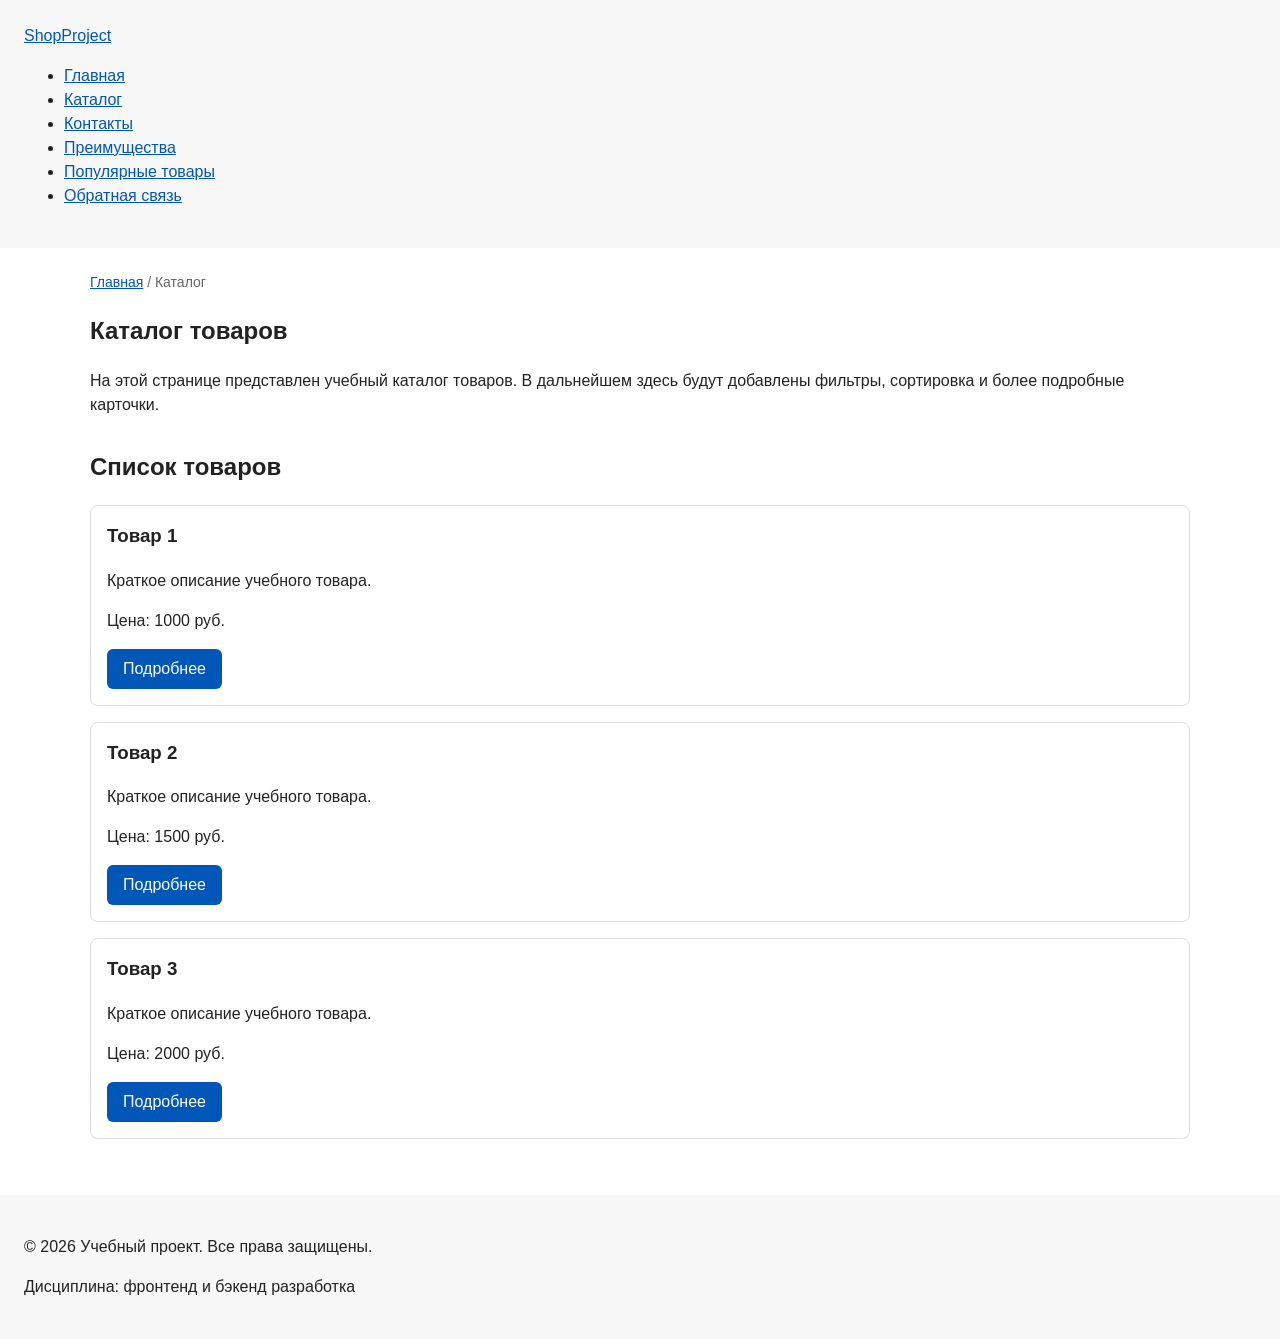
==== catalog.html @ e0c75600 "отредачил" ====
<!DOCTYPE html>
<html lang="ru">
<head>
  <meta charset="UTF-8">
  <meta name="viewport" content="width=device-width, initial-scale=1.0">
  <meta name="description" content="Каталог товаров учебного интернет-магазина.">
  <title>Каталог товаров — Учебный интернет-магазин</title>
  <link rel="stylesheet" href="css/style.css">
  <meta property="og:type" content="website">
  <meta property="og:title" content="Учебный интернет-магазин">
  <meta property="og:description" content="Учебный frontend-проект интернет-магазина.">
  <meta property="og:image" content="https://DubVolodenka.github.io/kr1-html-css-shop/images/preview.jpg">
</head>
<body>
  <header>
    <div class="site-header">
      <a class="site-logo" href="index.html">ShopProject</a>

      <nav class="site-nav" aria-label="Основная навигация">
        <ul class="site-nav__list">
          <li><a href="index.html">Главная</a></li>
          <li><a href="catalog.html">Каталог</a></li>
          <li><a href="contacts.html">Контакты</a></li>
          <li><a href="index.html#advantages">Преимущества</a></li>
          <li><a href="index.html#popular">Популярные товары</a></li>
          <li><a href="index.html#contacts">Обратная связь</a></li>
        </ul>
      </nav>
    </div>
  </header>

  <main>
    <nav class="breadcrumbs" aria-label="Хлебные крошки">
      <a href="index.html">Главная</a>
      <span>Каталог</span>
    </nav>

    <section class="section">
      <h1>Каталог товаров</h1>
      <p>
        На этой странице представлен учебный каталог товаров.
        В дальнейшем здесь будут добавлены фильтры, сортировка и более
        подробные карточки.
      </p>
    </section>

    <section class="section">
      <h2>Список товаров</h2>

      <article class="product-card">
        <h3>Товар 1</h3>
        <p>Краткое описание учебного товара.</p>
        <p>Цена: 1000 руб.</p>
        <a class="button" href="index.html#popular">Подробнее</a>
      </article>

      <article class="product-card">
        <h3>Товар 2</h3>
        <p>Краткое описание учебного товара.</p>
        <p>Цена: 1500 руб.</p>
        <a class="button" href="index.html#popular">Подробнее</a>
      </article>

      <article class="product-card">
        <h3>Товар 3</h3>
        <p>Краткое описание учебного товара.</p>
        <p>Цена: 2000 руб.</p>
        <a class="button" href="index.html#popular">Подробнее</a>
      </article>
    </section>
  </main>

  <footer>
    <p>&copy; 2026 Учебный проект. Все права защищены.</p>
    <p>Дисциплина: фронтенд и бэкенд разработка</p>
  </footer>
</body>
</html>
---- css/style.css ----
/* =========================================
   1. Переменные проекта
   ========================================= */
:root {
  /* Основные цвета проекта */
  --color-bg: #ffffff;
  --color-text: #222222;
  --color-muted: #666666;
  --color-primary: #0057b8;
  --color-primary-dark: #003f86;
  --color-border: #dddddd;
  --color-surface: #f7f7f7;
  --color-surface-accent: #eef5ff;
  --color-danger: #b00020;
  --color-success: #168a2f;
  --color-success-bg: #eefaf0;
  --color-white: #ffffff;

  /* Отступы */
  --space-xs: 4px;
  --space-sm: 8px;
  --space-md: 16px;
  --space-lg: 24px;
  --space-xl: 32px;

  /* Скругления */
  --radius-sm: 6px;
  --radius-md: 8px;
  --radius-lg: 12px;

  /* Размеры */
  --container-width: 1100px;
}

/* =========================================
   2. Базовые стили
   ========================================= */
* {
  box-sizing: border-box;
}

body {
  margin: 0;
  font-family: Arial, sans-serif;
  line-height: 1.5;
  color: var(--color-text);
  background-color: var(--color-bg);
}

header,
main,
footer {
  padding: var(--space-lg);
}

header {
  background-color: var(--color-surface);
}

footer {
  background-color: var(--color-surface);
}

/* =========================================
   3. Общие элементы интерфейса
   ========================================= */
a {
  color: var(--color-primary);
}

a:hover {
  color: var(--color-primary-dark);
}

a:focus-visible {
  outline: 2px solid var(--color-primary);
  outline-offset: 3px;
}

.button {
  display: inline-block;
  padding: var(--space-sm) var(--space-md);
  color: var(--color-white);
  background-color: var(--color-primary);
  text-decoration: none;
  border: none;
  border-radius: var(--radius-sm);
  cursor: pointer;
}

.button:hover {
  background-color: var(--color-primary-dark);
}

.button:focus-visible {
  outline: 2px solid var(--color-primary);
  outline-offset: 3px;
}

.button:disabled {
  opacity: 0.6;
  cursor: not-allowed;
}

/* =========================================
   4. Компоненты страницы
   ========================================= */
.hero {
  max-width: var(--container-width);
  margin: 0 auto var(--space-xl);
  padding: var(--space-xl) var(--space-lg);
  background-color: var(--color-surface-accent);
  border-radius: var(--radius-lg);
}

.section {
  max-width: var(--container-width);
  margin: 0 auto var(--space-xl);
}

.section h2 {
  margin-top: 0;
}

.product-card {
  margin-bottom: var(--space-md);
  padding: var(--space-md);
  border: 1px solid var(--color-border);
  border-radius: var(--radius-md);
  background-color: var(--color-bg);
}

.product-card:hover {
  border-color: var(--color-primary);
}

.product-card h3 {
  margin-top: 0;
}

.aside-info {
  max-width: var(--container-width);
  margin: 0 auto var(--space-xl);
  padding: var(--space-md);
  border-left: 4px solid var(--color-primary);
  background-color: var(--color-surface);
}

/* =========================================
   5. Форма и модальное окно
   ========================================= */
.order-dialog {
  width: min(100% - 32px, 560px);
  padding: var(--space-lg);
  border: none;
  border-radius: var(--radius-lg);
}

.order-dialog::backdrop {
  background-color: rgba(0, 0, 0, 0.5);
}

.form-field {
  margin-bottom: var(--space-md);
}

.form-field label {
  display: block;
  margin-bottom: var(--space-xs);
}

.form-field input,
.form-field select,
.form-field textarea {
  width: 100%;
  padding: 10px 12px;
  border: 1px solid var(--color-border);
  border-radius: var(--radius-sm);
  font: inherit;
}

.form-field input[type="checkbox"] {
  width: auto;
}

.form-field small {
  display: block;
  margin-top: var(--space-xs);
  color: var(--color-muted);
}

.form-field input:hover,
.form-field select:hover,
.form-field textarea:hover {
  border-color: var(--color-primary);
}

.form-field input:focus-visible,
.form-field select:focus-visible,
.form-field textarea:focus-visible,
.form-actions button:focus-visible {
  outline: 2px solid var(--color-primary);
  outline-offset: 3px;
}

[aria-invalid="true"] {
  border-color: var(--color-danger);
}

.success-message {
  max-width: var(--container-width);
  margin: var(--space-lg) auto;
  padding: var(--space-md);
  border-left: 4px solid var(--color-success);
  background-color: var(--color-success-bg);
}

/* =========================================
   6. Навигация (хлебные крошки)
   ========================================= */
.breadcrumbs {
  max-width: var(--container-width);
  margin: 0 auto var(--space-md);
  font-size: 14px;
  color: var(--color-muted);
}

.breadcrumbs a {
  color: var(--color-primary);
}

.breadcrumbs span::before {
  content: " / ";
  color: var(--color-muted);
}

/* =========================================
   7. Поведение и доступность
   ========================================= */
html {
  scroll-behavior: smooth;
}

:target {
  outline: 2px dashed var(--color-primary);
  outline-offset: 4px;
}
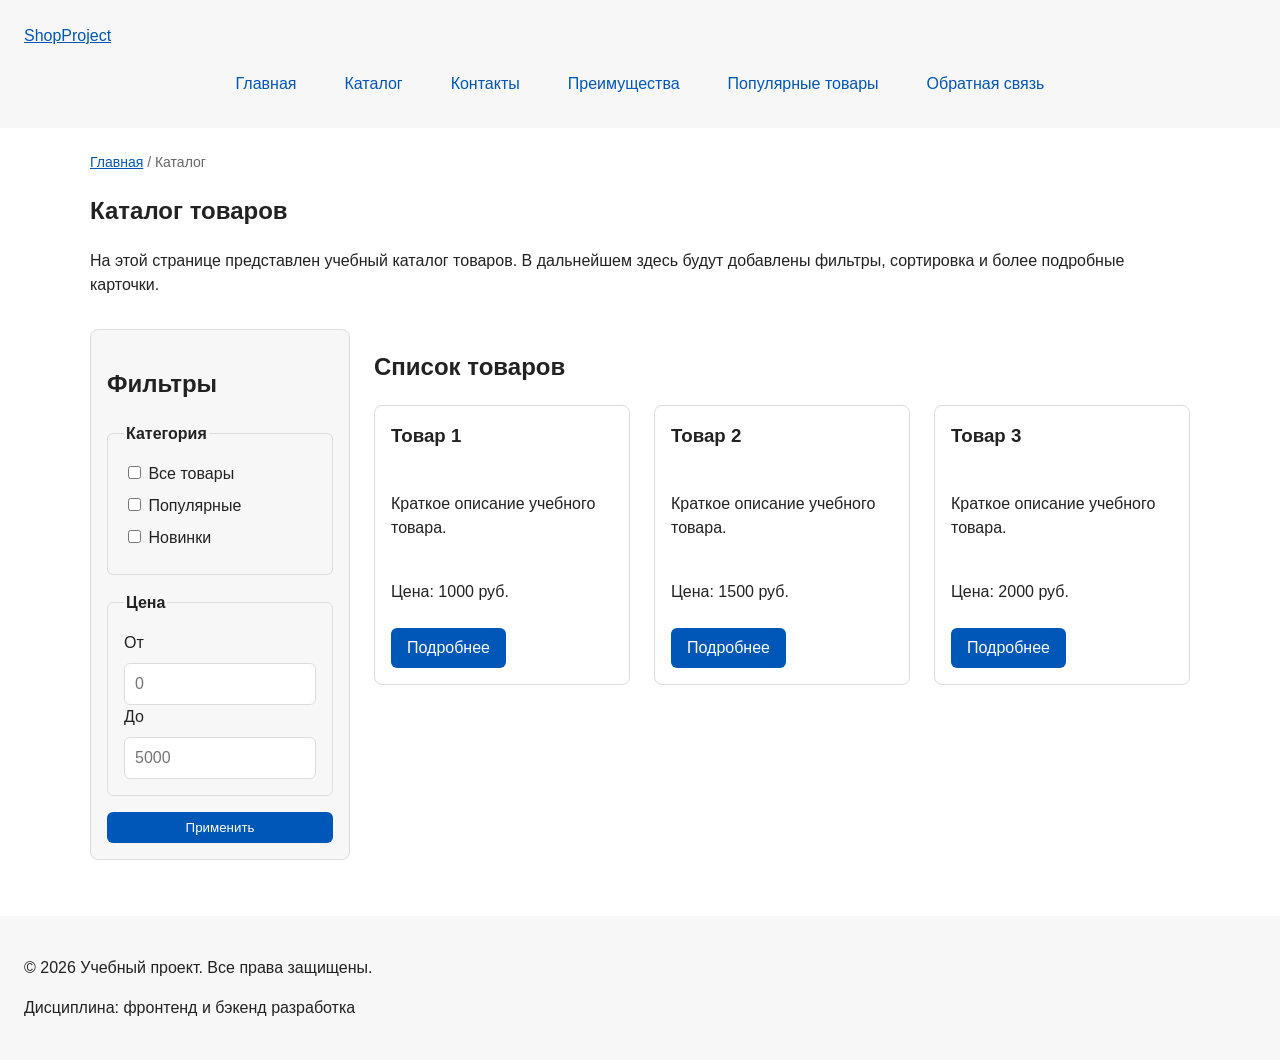
==== commit 813ab887: "feat: add flex navigation and grid catalog layout" ====
--- a/catalog.html
+++ b/catalog.html
@@ -44,29 +44,70 @@
       </p>
     </section>
 
-    <section class="section">
-      <h2>Список товаров</h2>
+    <section class="catalog-layout">
+      <aside class="catalog-filters">
+        <h2>Фильтры</h2>
 
-      <article class="product-card">
-        <h3>Товар 1</h3>
-        <p>Краткое описание учебного товара.</p>
-        <p>Цена: 1000 руб.</p>
-        <a class="button" href="index.html#popular">Подробнее</a>
-      </article>
+        <form class="filters-form" action="#" method="get">
+          <fieldset>
+            <legend>Категория</legend>
 
-      <article class="product-card">
-        <h3>Товар 2</h3>
-        <p>Краткое описание учебного товара.</p>
-        <p>Цена: 1500 руб.</p>
-        <a class="button" href="index.html#popular">Подробнее</a>
-      </article>
+            <label>
+              <input type="checkbox" name="category" value="all">
+              Все товары
+            </label>
 
-      <article class="product-card">
-        <h3>Товар 3</h3>
-        <p>Краткое описание учебного товара.</p>
-        <p>Цена: 2000 руб.</p>
-        <a class="button" href="index.html#popular">Подробнее</a>
-      </article>
+            <label>
+              <input type="checkbox" name="category" value="popular">
+              Популярные
+            </label>
+
+            <label>
+              <input type="checkbox" name="category" value="new">
+              Новинки
+            </label>
+          </fieldset>
+
+          <fieldset>
+            <legend>Цена</legend>
+
+            <label for="price-from">От</label>
+            <input id="price-from" name="price-from" type="number" min="0" placeholder="0">
+
+            <label for="price-to">До</label>
+            <input id="price-to" name="price-to" type="number" min="0" placeholder="5000">
+          </fieldset>
+
+          <button class="button" type="submit">Применить</button>
+        </form>
+      </aside>
+
+      <section class="catalog-products">
+        <h2>Список товаров</h2>
+
+        <div class="products-grid">
+          <article class="product-card">
+            <h3>Товар 1</h3>
+            <p>Краткое описание учебного товара.</p>
+            <p>Цена: 1000 руб.</p>
+            <a class="button" href="index.html#popular">Подробнее</a>
+          </article>
+
+          <article class="product-card">
+            <h3>Товар 2</h3>
+            <p>Краткое описание учебного товара.</p>
+            <p>Цена: 1500 руб.</p>
+            <a class="button" href="index.html#popular">Подробнее</a>
+          </article>
+
+          <article class="product-card">
+            <h3>Товар 3</h3>
+            <p>Краткое описание учебного товара.</p>
+            <p>Цена: 2000 руб.</p>
+            <a class="button" href="index.html#popular">Подробнее</a>
+          </article>
+        </div>
+      </section>
     </section>
   </main>
 
--- a/css/style.css
+++ b/css/style.css
@@ -123,11 +123,19 @@
 }
 
 .product-card {
-  margin-bottom: var(--space-md);
+  display: flex;
+  flex-direction: column;
+  gap: var(--space-sm);
+  margin-bottom: 0;
   padding: var(--space-md);
   border: 1px solid var(--color-border);
   border-radius: var(--radius-md);
   background-color: var(--color-bg);
+}
+
+.product-card .button {
+  margin-top: auto;
+  align-self: flex-start;
 }
 
 .product-card:hover {
@@ -244,4 +252,93 @@
 :target {
   outline: 2px dashed var(--color-primary);
   outline-offset: 4px;
+}
+
+/* =========================================
+   8. Навигация сайта
+   ========================================= */
+.site-nav__list {
+  display: flex;
+  flex-wrap: wrap;
+  justify-content: center;
+  align-items: center;
+  gap: var(--space-md);
+  padding: 0;
+  margin: var(--space-md) 0 0;
+  list-style: none;
+}
+
+.site-nav__list a {
+  display: inline-block;
+  padding: var(--space-sm) var(--space-md);
+  color: var(--color-primary);
+  text-decoration: none;
+  border-radius: var(--radius-sm);
+}
+
+.site-nav__list a:hover {
+  color: var(--color-white);
+  background-color: var(--color-primary);
+}
+
+/* =========================================
+   9. Каталог и сетки
+   ========================================= */
+.products-grid {
+  display: grid;
+  grid-template-columns: repeat(3, 1fr);
+  gap: var(--space-lg);
+}
+
+.catalog-layout {
+  max-width: var(--container-width);
+  margin: 0 auto var(--space-xl);
+  display: grid;
+  grid-template-columns: 260px 1fr;
+  grid-template-areas: "filters products";
+  gap: var(--space-lg);
+}
+
+.catalog-filters {
+  grid-area: filters;
+  padding: var(--space-md);
+  border: 1px solid var(--color-border);
+  border-radius: var(--radius-md);
+  background-color: var(--color-surface);
+}
+
+.catalog-products {
+  grid-area: products;
+}
+
+/* =========================================
+   10. Форма фильтров
+   ========================================= */
+.filters-form {
+  display: grid;
+  gap: var(--space-md);
+}
+
+.filters-form fieldset {
+  margin: 0;
+  padding: var(--space-md);
+  border: 1px solid var(--color-border);
+  border-radius: var(--radius-sm);
+}
+
+.filters-form legend {
+  font-weight: 700;
+}
+
+.filters-form label {
+  display: block;
+  margin-bottom: var(--space-sm);
+}
+
+.filters-form input[type="number"] {
+  width: 100%;
+  padding: 8px 10px;
+  border: 1px solid var(--color-border);
+  border-radius: var(--radius-sm);
+  font: inherit;
 }
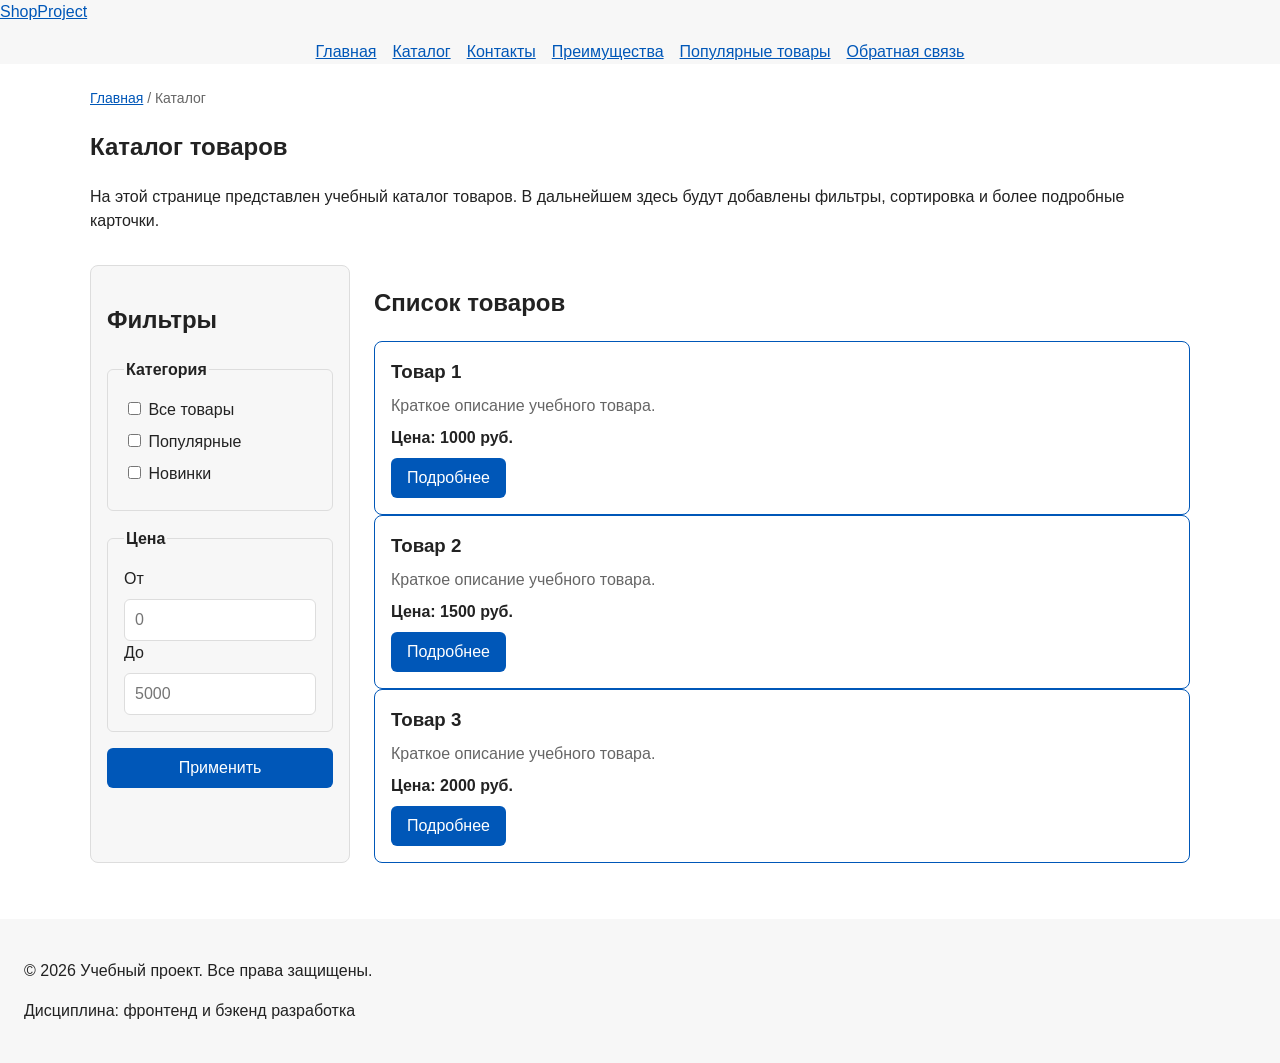
==== commit bd03ab3f: "refactor: apply BEM naming to CSS classes" ====
--- a/catalog.html
+++ b/catalog.html
@@ -30,9 +30,10 @@
   </header>
 
   <main>
+    <!-- ИСПРАВЛЕННЫЕ ХЛЕБНЫЕ КРОШКИ -->
     <nav class="breadcrumbs" aria-label="Хлебные крошки">
-      <a href="index.html">Главная</a>
-      <span>Каталог</span>
+      <a class="breadcrumbs__link" href="index.html">Главная</a>
+      <span class="breadcrumbs__current">Каталог</span>
     </nav>
 
     <section class="section">
@@ -78,33 +79,33 @@
             <input id="price-to" name="price-to" type="number" min="0" placeholder="5000">
           </fieldset>
 
-          <button class="button" type="submit">Применить</button>
+          <button class="button button--primary" type="submit">Применить</button>
         </form>
       </aside>
 
       <section class="catalog-products">
         <h2>Список товаров</h2>
 
-        <div class="products-grid">
-          <article class="product-card">
-            <h3>Товар 1</h3>
-            <p>Краткое описание учебного товара.</p>
-            <p>Цена: 1000 руб.</p>
-            <a class="button" href="index.html#popular">Подробнее</a>
+        <div class="products-container">
+          <article class="product-card product-card--featured">
+            <h3 class="product-card__title">Товар 1</h3>
+            <p class="product-card__description">Краткое описание учебного товара.</p>
+            <p class="product-card__price">Цена: 1000 руб.</p>
+            <a class="button button--primary product-card__button" href="index.html#popular">Подробнее</a>
           </article>
 
-          <article class="product-card">
-            <h3>Товар 2</h3>
-            <p>Краткое описание учебного товара.</p>
-            <p>Цена: 1500 руб.</p>
-            <a class="button" href="index.html#popular">Подробнее</a>
+          <article class="product-card product-card--featured">
+            <h3 class="product-card__title">Товар 2</h3>
+            <p class="product-card__description">Краткое описание учебного товара.</p>
+            <p class="product-card__price">Цена: 1500 руб.</p>
+            <a class="button button--primary product-card__button" href="index.html#popular">Подробнее</a>
           </article>
 
-          <article class="product-card">
-            <h3>Товар 3</h3>
-            <p>Краткое описание учебного товара.</p>
-            <p>Цена: 2000 руб.</p>
-            <a class="button" href="index.html#popular">Подробнее</a>
+          <article class="product-card product-card--featured">
+            <h3 class="product-card__title">Товар 3</h3>
+            <p class="product-card__description">Краткое описание учебного товара.</p>
+            <p class="product-card__price">Цена: 2000 руб.</p>
+            <a class="button button--primary product-card__button" href="index.html#popular">Подробнее</a>
           </article>
         </div>
       </section>
--- a/css/style.css
+++ b/css/style.css
@@ -47,16 +47,11 @@
   background-color: var(--color-bg);
 }
 
-header,
 main,
 footer {
   padding: var(--space-lg);
 }
 
-header {
-  background-color: var(--color-surface);
-}
-
 footer {
   background-color: var(--color-surface);
 }
@@ -80,16 +75,31 @@
 .button {
   display: inline-block;
   padding: var(--space-sm) var(--space-md);
+  border: none;
+  border-radius: var(--radius-sm);
+  font: inherit;
+  text-decoration: none;
+  cursor: pointer;
+}
+
+.button--primary {
   color: var(--color-white);
   background-color: var(--color-primary);
-  text-decoration: none;
-  border: none;
-  border-radius: var(--radius-sm);
-  cursor: pointer;
-}
-
-.button:hover {
+}
+
+.button--primary:hover {
   background-color: var(--color-primary-dark);
+}
+
+.button--secondary {
+  color: var(--color-primary);
+  background-color: transparent;
+  border: 1px solid var(--color-primary);
+}
+
+.button--secondary:hover {
+  color: var(--color-white);
+  background-color: var(--color-primary);
 }
 
 .button:focus-visible {
@@ -97,7 +107,8 @@
   outline-offset: 3px;
 }
 
-.button:disabled {
+.button:disabled,
+.button--disabled {
   opacity: 0.6;
   cursor: not-allowed;
 }
@@ -122,6 +133,7 @@
   margin-top: 0;
 }
 
+/* ---------- Карточка товара (БЭМ) ---------- */
 .product-card {
   display: flex;
   flex-direction: column;
@@ -133,18 +145,42 @@
   background-color: var(--color-bg);
 }
 
-.product-card .button {
+.product-card:hover {
+  border-color: var(--color-primary);
+}
+
+.product-card--featured {
+  border-color: var(--color-primary);
+}
+
+.product-card--discount {
+  border-color: var(--color-danger);
+}
+
+.product-card__title {
+  margin: 0;
+  color: var(--color-text);
+}
+
+.product-card__description {
+  margin: 0;
+  color: var(--color-muted);
+}
+
+.product-card__price {
+  margin: 0;
+  font-weight: 700;
+}
+
+.product-card--discount .product-card__price {
+  color: var(--color-danger);
+}
+
+.product-card__button {
   margin-top: auto;
   align-self: flex-start;
 }
-
-.product-card:hover {
-  border-color: var(--color-primary);
-}
-
-.product-card h3 {
-  margin-top: 0;
-}
+/* ------------------------------------------ */
 
 .aside-info {
   max-width: var(--container-width);
@@ -168,18 +204,22 @@
   background-color: rgba(0, 0, 0, 0.5);
 }
 
-.form-field {
+.order-dialog__title {
+  margin-top: 0;
+}
+
+.order-form__field {
   margin-bottom: var(--space-md);
 }
 
-.form-field label {
+.order-form__label {
   display: block;
   margin-bottom: var(--space-xs);
 }
 
-.form-field input,
-.form-field select,
-.form-field textarea {
+.order-form__input,
+.order-form__select,
+.order-form__textarea {
   width: 100%;
   padding: 10px 12px;
   border: 1px solid var(--color-border);
@@ -187,28 +227,23 @@
   font: inherit;
 }
 
-.form-field input[type="checkbox"] {
-  width: auto;
-}
-
-.form-field small {
-  display: block;
-  margin-top: var(--space-xs);
-  color: var(--color-muted);
-}
-
-.form-field input:hover,
-.form-field select:hover,
-.form-field textarea:hover {
+.order-form__input:hover,
+.order-form__select:hover,
+.order-form__textarea:hover {
   border-color: var(--color-primary);
 }
 
-.form-field input:focus-visible,
-.form-field select:focus-visible,
-.form-field textarea:focus-visible,
-.form-actions button:focus-visible {
+.order-form__input:focus-visible,
+.order-form__select:focus-visible,
+.order-form__textarea:focus-visible {
   outline: 2px solid var(--color-primary);
   outline-offset: 3px;
+}
+
+.order-form__actions {
+  display: flex;
+  gap: var(--space-md);
+  margin-top: var(--space-lg);
 }
 
 [aria-invalid="true"] {
@@ -233,11 +268,11 @@
   color: var(--color-muted);
 }
 
-.breadcrumbs a {
+.breadcrumbs__link {
   color: var(--color-primary);
 }
 
-.breadcrumbs span::before {
+.breadcrumbs__current::before {
   content: " / ";
   color: var(--color-muted);
 }
@@ -255,30 +290,56 @@
 }
 
 /* =========================================
-   8. Навигация сайта
-   ========================================= */
+   8. Навигация сайта (БЭМ)
+   ========================================= */
+.site-header {
+    background-color: var(--color-surface);
+}
+
+.site-header__inner {
+    max-width: var(--container-width);
+    margin: 0 auto;
+    padding: var(--space-lg);
+}
+
+.site-header__logo {
+    font-weight: 700;
+    color: var(--color-text);
+    text-decoration: none;
+}
+
 .site-nav__list {
-  display: flex;
-  flex-wrap: wrap;
-  justify-content: center;
-  align-items: center;
-  gap: var(--space-md);
-  padding: 0;
-  margin: var(--space-md) 0 0;
-  list-style: none;
-}
-
-.site-nav__list a {
-  display: inline-block;
-  padding: var(--space-sm) var(--space-md);
-  color: var(--color-primary);
-  text-decoration: none;
-  border-radius: var(--radius-sm);
-}
-
-.site-nav__list a:hover {
-  color: var(--color-white);
-  background-color: var(--color-primary);
+    display: flex;
+    flex-wrap: wrap;
+    justify-content: center;
+    align-items: center;
+    gap: var(--space-md);
+    padding: 0;
+    margin: var(--space-md) 0 0;
+    list-style: none;
+}
+
+.site-nav__link {
+    display: inline-block;
+    padding: var(--space-sm) var(--space-md);
+    color: var(--color-primary);
+    text-decoration: none;
+    border-radius: var(--radius-sm);
+}
+
+.site-nav__link:hover {
+    color: var(--color-white);
+    background-color: var(--color-primary);
+}
+
+.site-nav__link:focus-visible {
+    outline: 2px solid var(--color-primary);
+    outline-offset: 3px;
+}
+
+.site-nav__link--active {
+    color: var(--color-white);
+    background-color: var(--color-primary);
 }
 
 /* =========================================
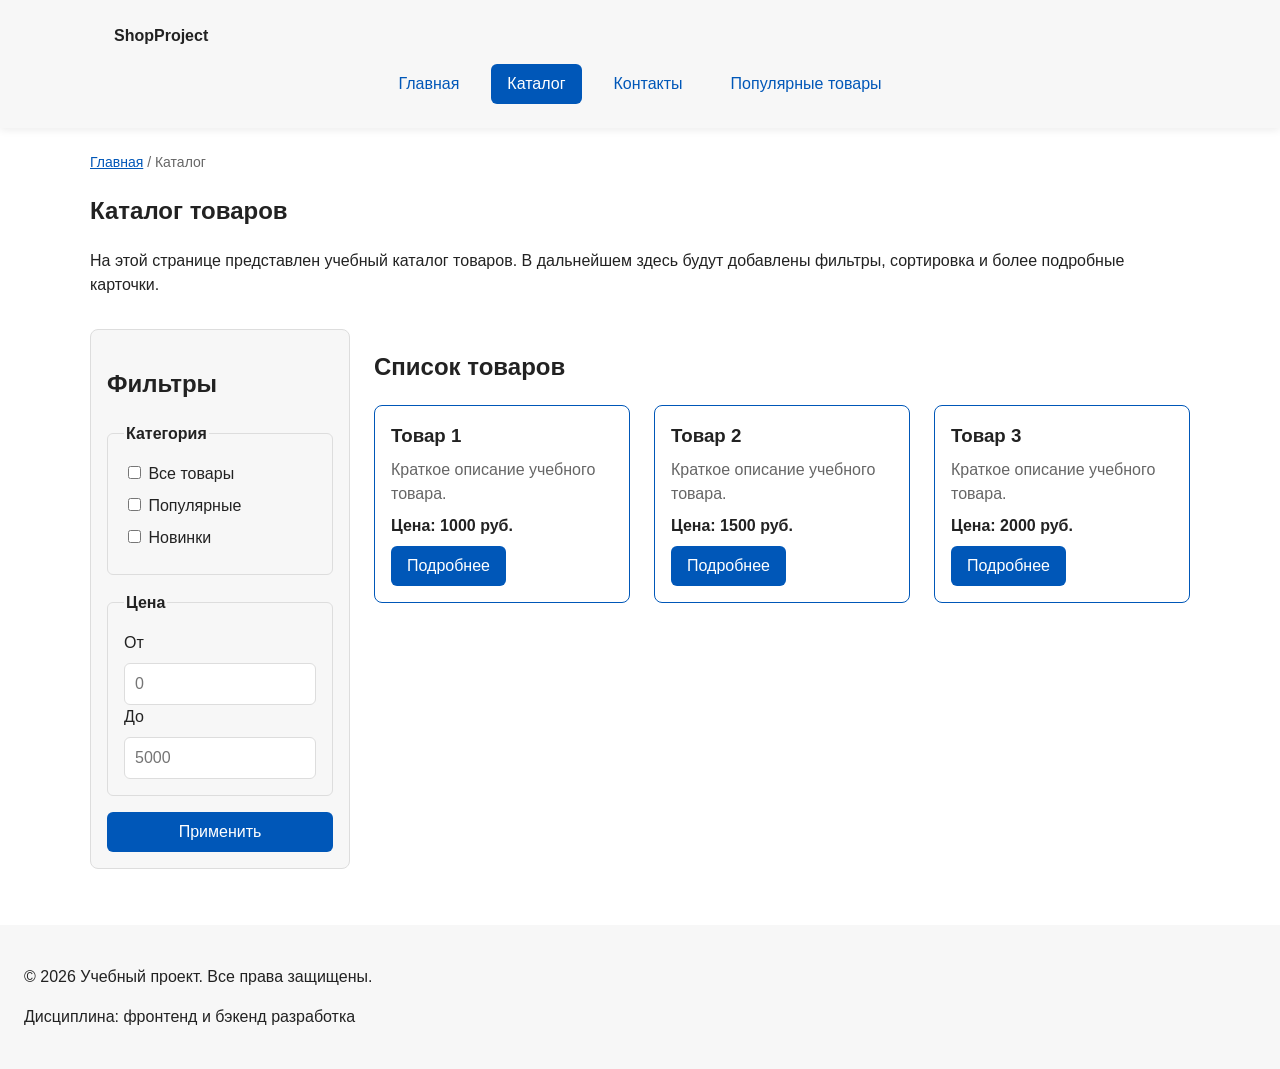
==== commit f8553c8e: "отредачил" ====
--- a/catalog.html
+++ b/catalog.html
@@ -12,22 +12,28 @@
   <meta property="og:image" content="https://DubVolodenka.github.io/kr1-html-css-shop/images/preview.jpg">
 </head>
 <body>
-  <header>
-    <div class="site-header">
-      <a class="site-logo" href="index.html">ShopProject</a>
+  <header class="site-header">
+  <div class="site-header__inner">
+    <a class="site-header__logo" href="index.html">ShopProject</a>
 
-      <nav class="site-nav" aria-label="Основная навигация">
-        <ul class="site-nav__list">
-          <li><a href="index.html">Главная</a></li>
-          <li><a href="catalog.html">Каталог</a></li>
-          <li><a href="contacts.html">Контакты</a></li>
-          <li><a href="index.html#advantages">Преимущества</a></li>
-          <li><a href="index.html#popular">Популярные товары</a></li>
-          <li><a href="index.html#contacts">Обратная связь</a></li>
-        </ul>
-      </nav>
-    </div>
-  </header>
+    <nav class="site-nav" aria-label="Основная навигация">
+      <ul class="site-nav__list">
+        <li class="site-nav__item">
+          <a class="site-nav__link" href="index.html">Главная</a>
+        </li>
+        <li class="site-nav__item">
+          <a class="site-nav__link site-nav__link--active" href="catalog.html">Каталог</a>
+        </li>
+        <li class="site-nav__item">
+          <a class="site-nav__link" href="contacts.html">Контакты</a>
+        </li>
+        <li class="site-nav__item">
+          <a class="site-nav__link" href="index.html#popular">Популярные товары</a>
+        </li>
+      </ul>
+    </nav>
+  </div>
+</header>
 
   <main>
     <!-- ИСПРАВЛЕННЫЕ ХЛЕБНЫЕ КРОШКИ -->
--- a/css/style.css
+++ b/css/style.css
@@ -282,6 +282,7 @@
    ========================================= */
 html {
   scroll-behavior: smooth;
+  scroll-padding-top: 130px;
 }
 
 :target {
@@ -293,7 +294,11 @@
    8. Навигация сайта (БЭМ)
    ========================================= */
 .site-header {
+    position: sticky;
+    top: 0;
+    z-index: 100;
     background-color: var(--color-surface);
+    box-shadow: 0 2px 8px rgba(0, 0, 0, 0.08);
 }
 
 .site-header__inner {
@@ -402,4 +407,19 @@
   border: 1px solid var(--color-border);
   border-radius: var(--radius-sm);
   font: inherit;
-}+}
+
+.products-container {
+  display: grid;
+  grid-template-columns: repeat(auto-fit, minmax(220px, 1fr));
+  gap: var(--space-lg);
+}
+
+@media (max-width: 768px) {
+  .catalog-layout {
+    grid-template-columns: 1fr;
+    grid-template-areas:
+      "filters"
+      "products";
+  }
+}
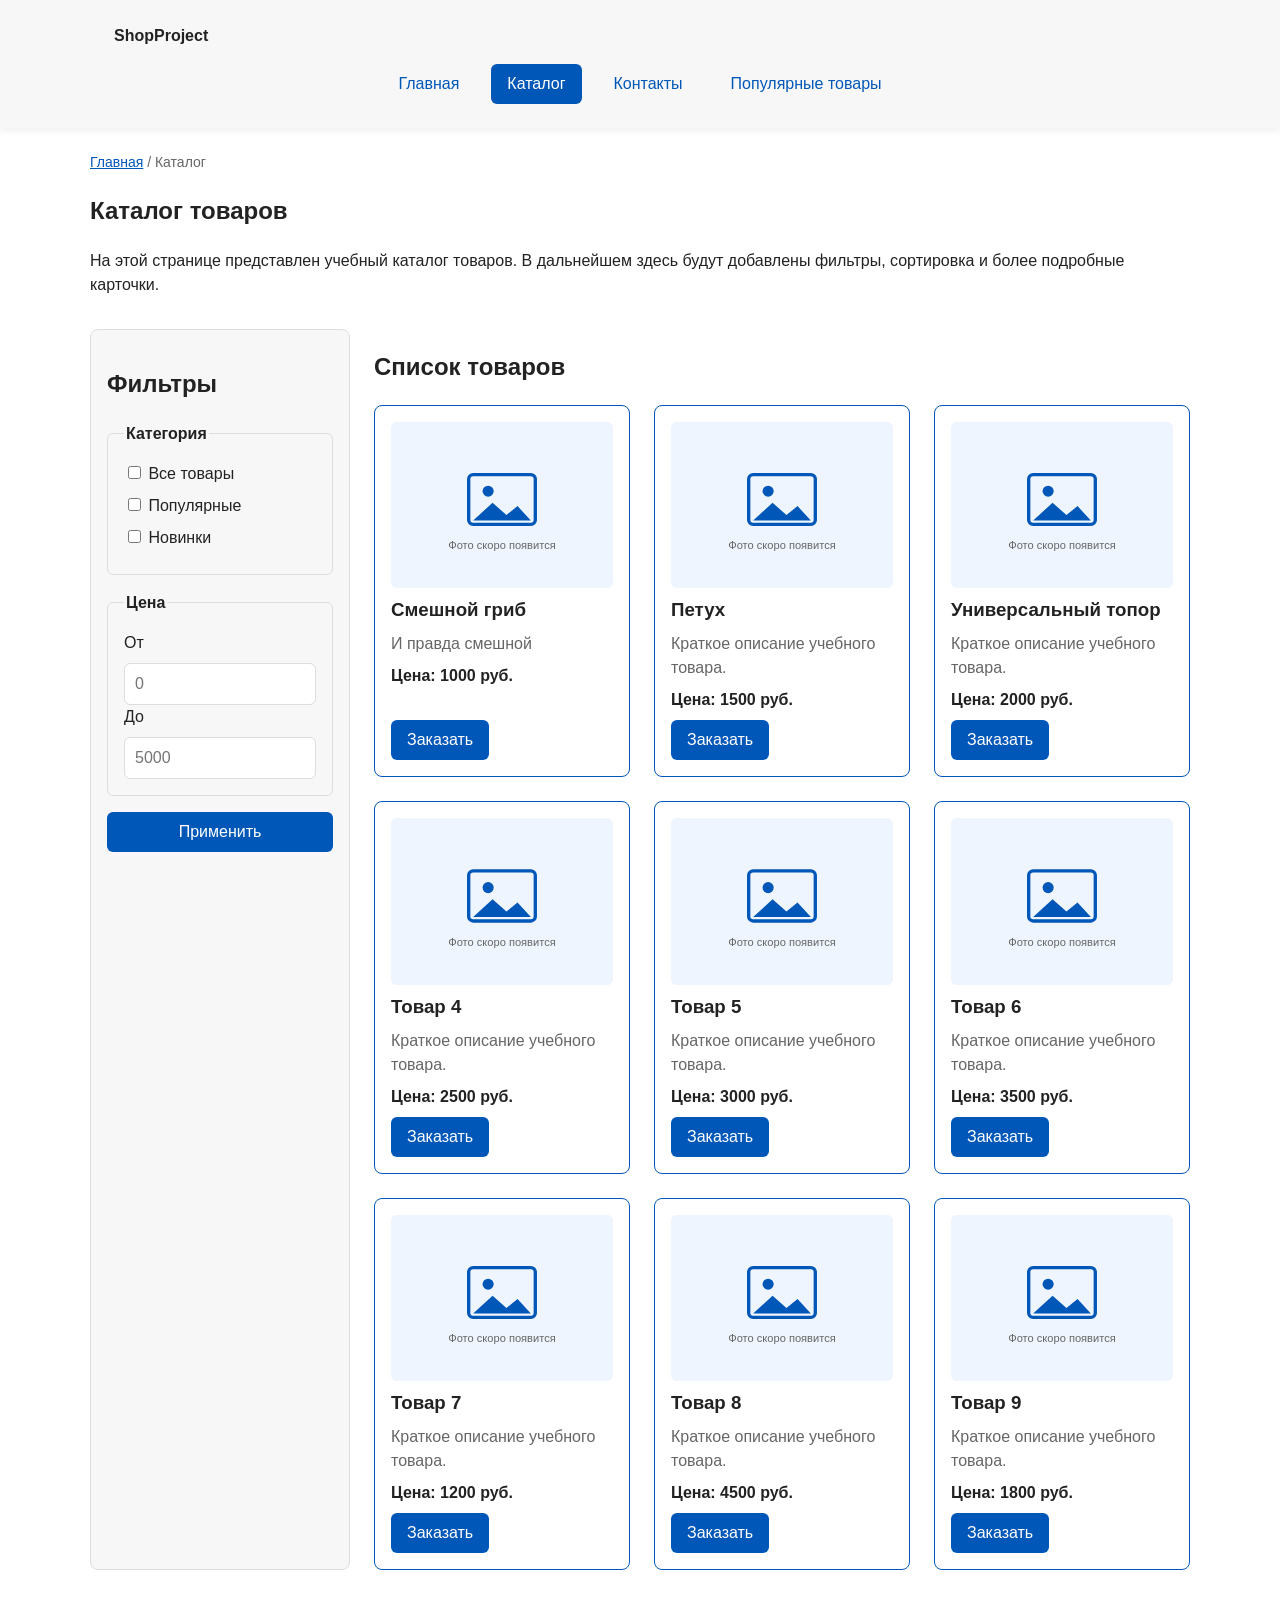
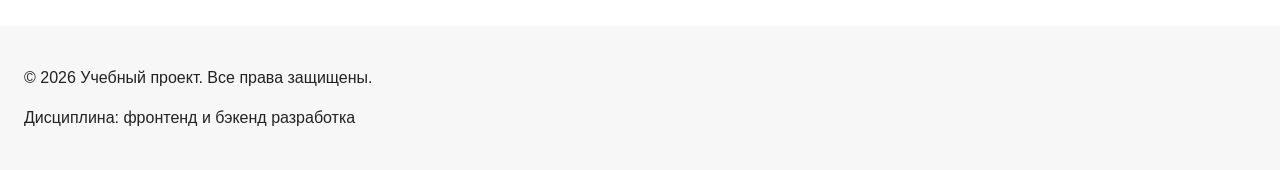
==== commit f9d2aa85: "Add fichi" ====
--- a/catalog.html
+++ b/catalog.html
@@ -94,24 +94,215 @@
 
         <div class="products-container">
           <article class="product-card product-card--featured">
-            <h3 class="product-card__title">Товар 1</h3>
-            <p class="product-card__description">Краткое описание учебного товара.</p>
+            <figure class="product-card__media">
+              <img
+                class="product-card__image"
+                src="images/products/product-1.jpg"
+                alt="Товар 1"
+                width="400"
+                height="300"
+                loading="lazy"
+              >
+            </figure>
+            <h3 class="product-card__title">Смешной гриб</h3>
+            <p class="product-card__description">И правда смешной</p>
             <p class="product-card__price">Цена: 1000 руб.</p>
-            <a class="button button--primary product-card__button" href="index.html#popular">Подробнее</a>
-          </article>
-
-          <article class="product-card product-card--featured">
-            <h3 class="product-card__title">Товар 2</h3>
+            <button
+              class="button button--primary product-card__button"
+              type="button"
+              data-product="Товар 1"
+            >
+              Заказать
+            </button>
+          </article>
+
+          <article class="product-card product-card--featured">
+            <figure class="product-card__media">
+              <img
+                class="product-card__image"
+                src="images/products/product-2.jpg"
+                alt="Товар 2"
+                width="400"
+                height="300"
+                loading="lazy"
+              >
+            </figure>
+            <h3 class="product-card__title">Петух</h3>
             <p class="product-card__description">Краткое описание учебного товара.</p>
             <p class="product-card__price">Цена: 1500 руб.</p>
-            <a class="button button--primary product-card__button" href="index.html#popular">Подробнее</a>
-          </article>
-
-          <article class="product-card product-card--featured">
-            <h3 class="product-card__title">Товар 3</h3>
+            <button
+              class="button button--primary product-card__button"
+              type="button"
+              data-product="Товар 2"
+            >
+              Заказать
+            </button>
+          </article>
+
+          <article class="product-card product-card--featured">
+            <figure class="product-card__media">
+              <img
+                class="product-card__image"
+                src="images/products/product-3.jpg"
+                alt="Товар 3"
+                width="400"
+                height="300"
+                loading="lazy"
+              >
+            </figure>
+            <h3 class="product-card__title">Универсальный топор</h3>
             <p class="product-card__description">Краткое описание учебного товара.</p>
             <p class="product-card__price">Цена: 2000 руб.</p>
-            <a class="button button--primary product-card__button" href="index.html#popular">Подробнее</a>
+            <button
+              class="button button--primary product-card__button"
+              type="button"
+              data-product="Товар 3"
+            >
+              Заказать
+            </button>
+          </article>
+
+          <article class="product-card product-card--featured">
+            <figure class="product-card__media">
+              <img
+                class="product-card__image"
+                src="images/products/product-4.jpg"
+                alt="Товар 4"
+                width="400"
+                height="300"
+                loading="lazy"
+              >
+            </figure>
+            <h3 class="product-card__title">Товар 4</h3>
+            <p class="product-card__description">Краткое описание учебного товара.</p>
+            <p class="product-card__price">Цена: 2500 руб.</p>
+            <button
+              class="button button--primary product-card__button"
+              type="button"
+              data-product="Товар 4"
+            >
+              Заказать
+            </button>
+          </article>
+
+          <article class="product-card product-card--featured">
+            
+            <figure class="product-card__media">
+              <img
+                class="product-card__image"
+                src="images/products/product-5.jpg"
+                alt="Товар 5"
+                width="400"
+                height="300"
+                loading="lazy"
+              >
+            </figure>
+            <h3 class="product-card__title">Товар 5</h3>
+            <p class="product-card__description">Краткое описание учебного товара.</p>
+            <p class="product-card__price">Цена: 3000 руб.</p>
+            <button
+              class="button button--primary product-card__button"
+              type="button"
+              data-product="Товар 5"
+            >
+              Заказать
+            </button>
+          </article>
+
+          <article class="product-card product-card--featured">
+            
+            <figure class="product-card__media">
+              <img
+                class="product-card__image"
+                src="images/products/product-6.jpg"
+                alt="Товар 6"
+                width="400"
+                height="300"
+                loading="lazy"
+              >
+            </figure>
+            <h3 class="product-card__title">Товар 6</h3>
+            <p class="product-card__description">Краткое описание учебного товара.</p>
+            <p class="product-card__price">Цена: 3500 руб.</p>
+            <button
+              class="button button--primary product-card__button"
+              type="button"
+              data-product="Товар 6"
+            >
+              Заказать
+            </button>
+          </article>
+
+          <article class="product-card product-card--featured">
+
+            <figure class="product-card__media">
+              <img
+                class="product-card__image"
+                src="images/products/product-7.jpg"
+                alt="Товар 7"
+                width="400"
+                height="300"
+                loading="lazy"
+              >
+            </figure>
+            <h3 class="product-card__title">Товар 7</h3>
+            <p class="product-card__description">Краткое описание учебного товара.</p>
+            <p class="product-card__price">Цена: 1200 руб.</p>
+            <button
+              class="button button--primary product-card__button"
+              type="button"
+              data-product="Товар 7"
+            >
+              Заказать
+            </button>
+          </article>
+
+          <article class="product-card product-card--featured">
+ 
+            <figure class="product-card__media">
+              <img
+                class="product-card__image"
+                src="images/products/product-8.jpg"
+                alt="Товар 8"
+                width="400"
+                height="300"
+                loading="lazy"
+              >
+            </figure>
+            <h3 class="product-card__title">Товар 8</h3>
+            <p class="product-card__description">Краткое описание учебного товара.</p>
+            <p class="product-card__price">Цена: 4500 руб.</p>
+            <button
+              class="button button--primary product-card__button"
+              type="button"
+              data-product="Товар 8"
+            >
+              Заказать
+            </button>
+          </article>
+
+          <article class="product-card product-card--featured">
+            
+            <figure class="product-card__media">
+              <img
+                class="product-card__image"
+                src="images/products/product-9.jpg"
+                alt="Товар 9"
+                width="400"
+                height="300"
+                loading="lazy"
+              >
+            </figure>
+            <h3 class="product-card__title">Товар 9</h3>
+            <p class="product-card__description">Краткое описание учебного товара.</p>
+            <p class="product-card__price">Цена: 1800 руб.</p>
+            <button
+              class="button button--primary product-card__button"
+              type="button"
+              data-product="Товар 9"
+            >
+              Заказать
+            </button>
           </article>
         </div>
       </section>
@@ -122,5 +313,115 @@
     <p>&copy; 2026 Учебный проект. Все права защищены.</p>
     <p>Дисциплина: фронтенд и бэкенд разработка</p>
   </footer>
+
+  <dialog class="order-dialog" id="order-dialog" aria-labelledby="order-dialog-title">
+    <h2 class="order-dialog__title" id="order-dialog-title">Оформление заявки</h2>
+    <p class="order-dialog__product" id="order-dialog-product"></p>
+
+    <form class="order-form" id="order-form" action="#" method="post" novalidate>
+      <input id="selected-product" name="selected-product" type="hidden">
+
+      <div class="order-form__field">
+        <label class="order-form__label" for="order-name">Имя</label>
+        <input
+          class="order-form__input"
+          id="order-name"
+          name="name"
+          type="text"
+          placeholder="Введите ваше имя"
+          minlength="2"
+          autocomplete="given-name"
+          required
+        >
+      </div>
+
+      <div class="order-form__field">
+        <label class="order-form__label" for="order-email">E-mail</label>
+        <input
+          class="order-form__input"
+          id="order-email"
+          name="email"
+          type="email"
+          placeholder="example@mail.ru"
+          autocomplete="email"
+          required
+        >
+      </div>
+
+      <div class="order-form__field">
+        <label class="order-form__label" for="order-phone">Телефон</label>
+        <input
+          class="order-form__input"
+          id="order-phone"
+          name="phone"
+          type="tel"
+          inputmode="tel"
+          placeholder="+7 (900) 000-00-00"
+          pattern="^\+7 \(\d{3}\) \d{3}-\d{2}-\d{2}$"
+          required
+        >
+        <small>Формат: +7 (900) 000-00-00</small>
+      </div>
+
+      <div class="order-form__field">
+        <label class="order-form__label" for="order-date">Дата связи</label>
+        <input
+          class="order-form__input"
+          id="order-date"
+          name="date"
+          type="date"
+        >
+      </div>
+
+      <div class="order-form__field">
+        <label class="order-form__label" for="order-topic">Тема заявки</label>
+        <select class="order-form__select" id="order-topic" name="topic" required>
+          <option value="">Выберите тему</option>
+          <option value="product">Заказ товара</option>
+          <option value="consultation">Консультация</option>
+          <option value="delivery">Доставка</option>
+        </select>
+      </div>
+
+      <div class="order-form__field">
+        <label class="order-form__label" for="order-comment">Комментарий</label>
+        <textarea
+          class="order-form__textarea"
+          id="order-comment"
+          name="comment"
+          rows="4"
+          placeholder="Укажите дополнительную информацию"
+        ></textarea>
+      </div>
+
+      <div class="order-form__field">
+        <label class="order-form__label">
+          <input
+            id="order-agreement"
+            name="agreement"
+            type="checkbox"
+            required
+          >
+          Я согласен на обработку данных
+        </label>
+      </div>
+
+      <div class="order-form__actions">
+        <button class="button button--secondary" type="button" id="close-order-dialog">
+          Закрыть
+        </button>
+        <button class="button button--primary" type="submit">
+          Отправить заявку
+        </button>
+      </div>
+    </form>
+  </dialog>
+
+  <p class="success-message" id="success-message" hidden>
+    Форма успешно отправлена!
+  </p>
+
+  <button class="back-to-top" id="back-to-top" type="button" aria-label="Наверх" hidden>↑</button>
+  <script src="js/main.js" defer></script>
 </body>
 </html>
--- a/css/style.css
+++ b/css/style.css
@@ -423,3 +423,188 @@
       "products";
   }
 }
+
+/* =========================================
+   11. Отзывы
+   ========================================= */
+.reviews-list {
+  display: grid;
+  grid-template-columns: repeat(auto-fit, minmax(260px, 1fr));
+  gap: var(--space-lg);
+}
+
+.review-card {
+  display: flex;
+  flex-direction: column;
+  gap: var(--space-sm);
+  padding: var(--space-md);
+  border: 1px solid var(--color-border);
+  border-radius: var(--radius-md);
+  background-color: var(--color-surface);
+}
+
+.review-card__header {
+  display: flex;
+  justify-content: space-between;
+  align-items: center;
+  gap: var(--space-sm);
+}
+
+.review-card__author {
+  margin: 0;
+}
+
+.review-card__rating {
+  margin: 0;
+  color: #f5a623;
+  letter-spacing: 2px;
+  white-space: nowrap;
+}
+
+.review-card__text {
+  margin: 0;
+}
+
+.review-card__date {
+  margin: auto 0 0;
+  font-size: 14px;
+  color: var(--color-muted);
+}
+
+/* =========================================
+   12. Кнопка «Наверх»
+   ========================================= */
+.back-to-top {
+  position: fixed;
+  right: var(--space-lg);
+  bottom: var(--space-lg);
+  z-index: 90;
+  width: 48px;
+  height: 48px;
+  border: none;
+  border-radius: 50%;
+  font-size: 24px;
+  line-height: 1;
+  color: var(--color-white);
+  background-color: var(--color-primary);
+  box-shadow: 0 4px 12px rgba(0, 0, 0, 0.25);
+  cursor: pointer;
+  transition: opacity 0.3s, transform 0.3s, background-color 0.2s;
+}
+
+.back-to-top[hidden] {
+  display: none;
+}
+
+.back-to-top:hover {
+  background-color: var(--color-primary-dark);
+  transform: translateY(-2px);
+}
+
+.back-to-top:focus-visible {
+  outline: 2px solid var(--color-primary);
+  outline-offset: 3px;
+}
+
+/* =========================================
+   13. Форма отзыва
+   ========================================= */
+.reviews-form-title {
+  margin: var(--space-xl) 0 var(--space-md);
+}
+
+.review-form {
+  display: grid;
+  grid-template-columns: 1fr 1fr;
+  gap: var(--space-md);
+  padding: var(--space-lg);
+  border: 1px solid var(--color-border);
+  border-radius: var(--radius-md);
+  background-color: var(--color-surface-accent);
+}
+
+.review-form__field--wide,
+.review-form__actions {
+  grid-column: 1 / -1;
+}
+
+.review-form__label {
+  display: block;
+  margin-bottom: var(--space-xs);
+  font-weight: 700;
+}
+
+.review-form__input {
+  width: 100%;
+  padding: 10px 12px;
+  border: 1px solid var(--color-border);
+  border-radius: var(--radius-sm);
+  font: inherit;
+  background-color: var(--color-white);
+}
+
+.review-form__input:hover {
+  border-color: var(--color-primary);
+}
+
+.review-form__input:focus-visible {
+  outline: 2px solid var(--color-primary);
+  outline-offset: 3px;
+}
+
+.review-form__input[aria-invalid="true"] {
+  border-color: var(--color-danger);
+}
+
+.review-form__error {
+  display: block;
+  margin-top: var(--space-xs);
+  color: var(--color-danger);
+}
+
+.review-form__error[hidden] {
+  display: none;
+}
+
+.review-card--new {
+  animation: review-appear 0.5s ease;
+}
+
+@keyframes review-appear {
+  from { opacity: 0; transform: translateY(12px); }
+  to   { opacity: 1; transform: none; }
+}
+
+@media (max-width: 768px) {
+  .review-form {
+    grid-template-columns: 1fr;
+  }
+}
+
+/* =========================================
+   14. Изображение в карточке товара
+   ========================================= */
+.product-card__media {
+  margin: 0;
+  aspect-ratio: 4 / 3;
+  overflow: hidden;
+  border-radius: var(--radius-sm);
+  background-color: var(--color-surface-accent);
+}
+
+.product-card__image {
+  display: block;
+  width: 100%;
+  height: 100%;
+  object-fit: cover;
+}
+
+.order-dialog__product {
+  margin: 0 0 var(--space-md);
+  font-weight: 700;
+  color: var(--color-primary);
+}
+
+.order-dialog__product:empty {
+  display: none;
+}
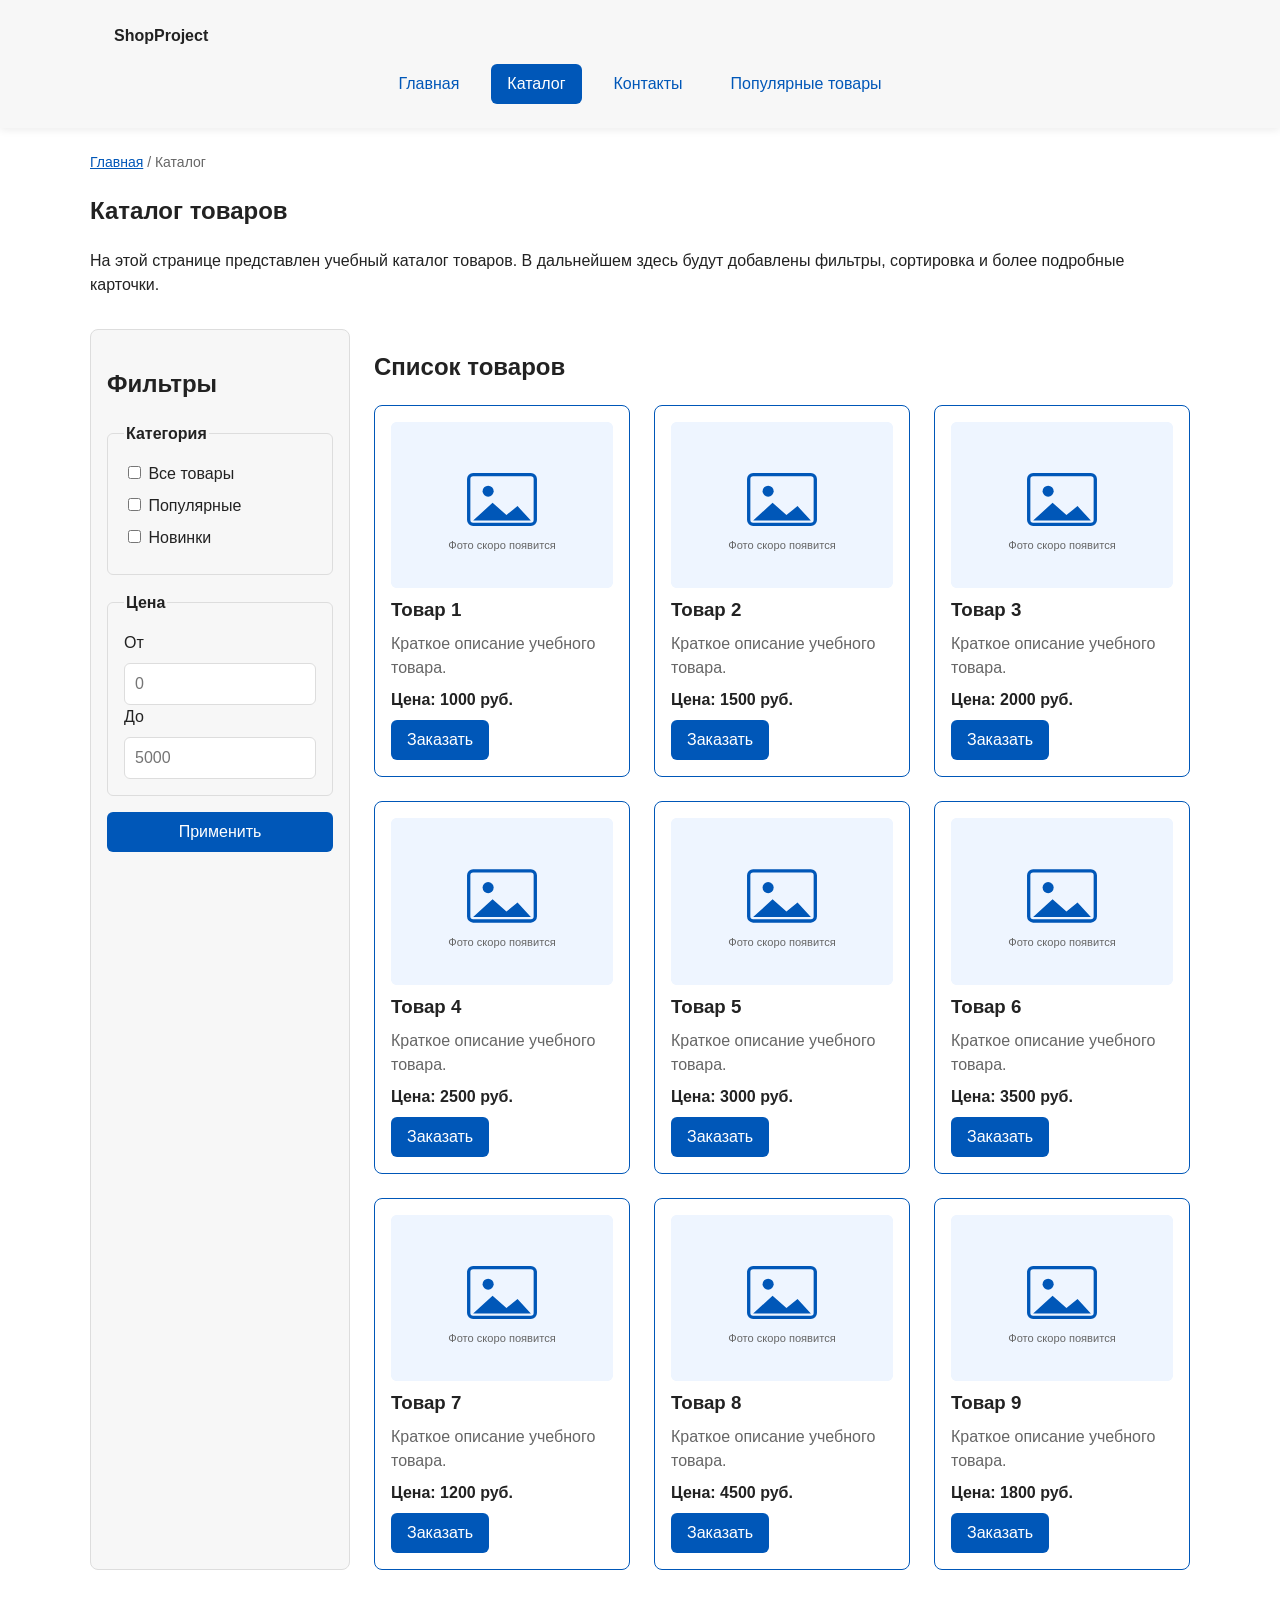
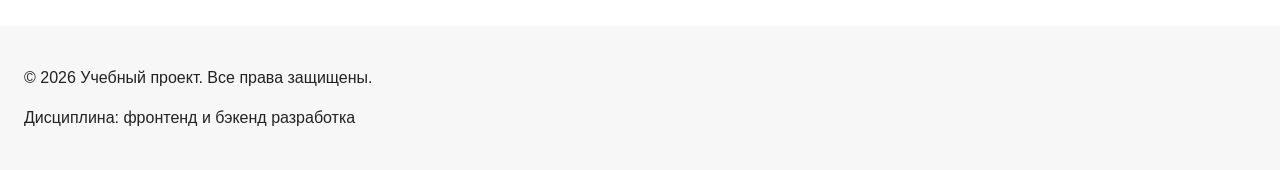
==== commit 3080c2f9: "залил фотки" ====
--- a/catalog.html
+++ b/catalog.html
@@ -104,8 +104,8 @@
                 loading="lazy"
               >
             </figure>
-            <h3 class="product-card__title">Смешной гриб</h3>
-            <p class="product-card__description">И правда смешной</p>
+            <h3 class="product-card__title">Товар 1</h3>
+            <p class="product-card__description">Краткое описание учебного товара.</p>
             <p class="product-card__price">Цена: 1000 руб.</p>
             <button
               class="button button--primary product-card__button"
@@ -127,7 +127,7 @@
                 loading="lazy"
               >
             </figure>
-            <h3 class="product-card__title">Петух</h3>
+            <h3 class="product-card__title">Товар 2</h3>
             <p class="product-card__description">Краткое описание учебного товара.</p>
             <p class="product-card__price">Цена: 1500 руб.</p>
             <button
@@ -150,7 +150,7 @@
                 loading="lazy"
               >
             </figure>
-            <h3 class="product-card__title">Универсальный топор</h3>
+            <h3 class="product-card__title">Товар 3</h3>
             <p class="product-card__description">Краткое описание учебного товара.</p>
             <p class="product-card__price">Цена: 2000 руб.</p>
             <button
